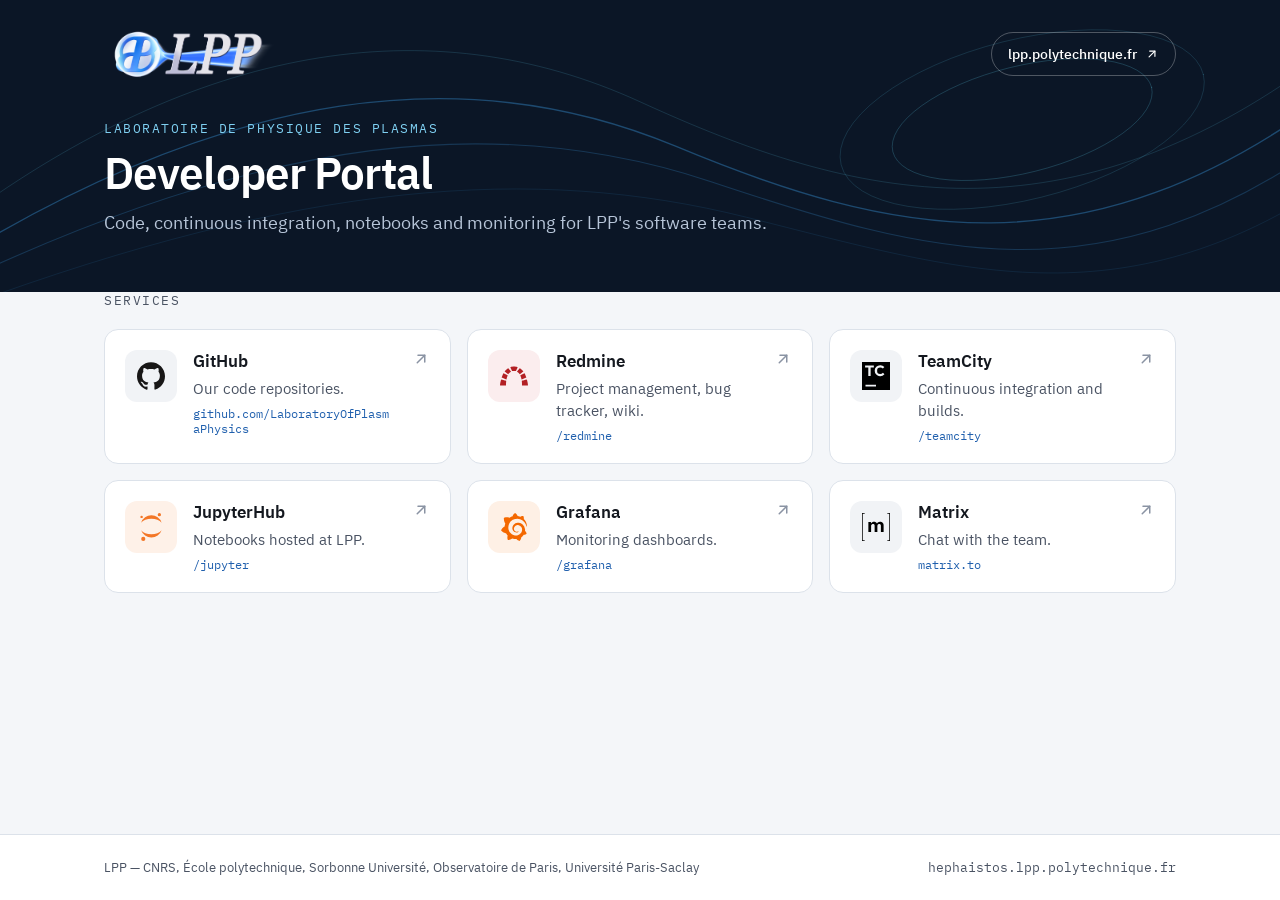
==== site/index.html @ a03b1b99 "Rewrite the developer portal Replaces the 2017 Bootstrap 3 page with one static page in the same pla" ====
<!doctype html>
<html lang="en">
<head>
<meta charset="utf-8">
<meta name="viewport" content="width=device-width, initial-scale=1">
<title>LPP Developer Portal</title>
<meta name="description" content="Developer services of the Laboratoire de Physique des Plasmas: code, continuous integration, notebooks and monitoring.">
<link rel="stylesheet" href="style.css">
</head>
<body>
<!--
  Served by Apache with mod_include (Options +Includes, see README.md).
  Visitors from these networks also get partials/internal-*.html; nobody else
  receives them. Without mod_include nothing is included: it fails closed.
  Edit this one line to change who counts as internal.
-->
<!--#if expr="-R '129.104.0.0/16' || -R '134.157.77.0/24'" --><!--#set var="LPP_INTERNAL" value="1" --><!--#endif -->
<header class="hero">
  <svg class="field" aria-hidden="true" viewBox="0 0 1440 360" preserveAspectRatio="xMidYMid slice" fill="none" stroke-linecap="round">
    <path d="M-40 300 C 260 120, 520 80, 760 180 S 1220 330, 1500 120" stroke="#3FA9F5" stroke-opacity="0.35" stroke-width="1.5"/>
    <path d="M-40 330 C 300 170, 560 140, 800 220 S 1240 360, 1500 170" stroke="#3FA9F5" stroke-opacity="0.22" stroke-width="1.2"/>
    <path d="M-40 260 C 220 70, 480 20, 720 130 S 1200 300, 1500 70" stroke="#5FD3F0" stroke-opacity="0.18" stroke-width="1"/>
    <path d="M-40 360 C 340 220, 600 200, 840 260 S 1260 380, 1500 220" stroke="#3FA9F5" stroke-opacity="0.12" stroke-width="1"/>
    <ellipse cx="1150" cy="150" rx="210" ry="90" stroke="#5FD3F0" stroke-opacity="0.16" stroke-width="1" transform="rotate(-14 1150 150)"/>
    <ellipse cx="1150" cy="150" rx="150" ry="60" stroke="#5FD3F0" stroke-opacity="0.22" stroke-width="1" transform="rotate(-14 1150 150)"/>
  </svg>
  <div class="wrap">
    <div class="topbar">
      <img src="img/logo-lpp.png" alt="LPP — Laboratoire de Physique des Plasmas">
      <a class="pill-link" href="https://www.lpp.polytechnique.fr">lpp.polytechnique.fr
        <svg width="14" height="14" viewBox="0 0 24 24" fill="none" stroke="currentColor" stroke-width="2" stroke-linecap="round" stroke-linejoin="round" aria-hidden="true"><path d="M7 17L17 7"/><path d="M8 7h9v9"/></svg>
      </a>
    </div>
    <div class="intro">
      <span class="label">Laboratoire de Physique des Plasmas</span>
      <h1>Developer Portal</h1>
      <p>Code, continuous integration, notebooks and monitoring for LPP's software teams.</p>
<!--#if expr="v('LPP_INTERNAL') == '1'" --><!--#include virtual="partials/internal-banner.html" --><!--#endif -->
    </div>
  </div>
</header>

<main class="wrap">
  <section>
    <span class="label">Services</span>
    <div class="cards">
      <a class="card" href="https://github.com/LaboratoryOfPlasmaPhysics">
        <span class="logo"><img src="img/github.svg" alt=""></span>
        <span class="text"><span class="name">GitHub</span><span class="desc">Our code repositories.</span><span class="addr">github.com/LaboratoryOfPlasmaPhysics</span></span>
        <svg class="go" width="18" height="18" viewBox="0 0 24 24" fill="none" stroke="currentColor" stroke-width="2" stroke-linecap="round" stroke-linejoin="round" aria-hidden="true"><path d="M7 17L17 7"/><path d="M8 7h9v9"/></svg>
      </a>
      <a class="card" href="/redmine" style="--tint: #FBEDEE">
        <span class="logo"><img src="img/redmine.svg" alt=""></span>
        <span class="text"><span class="name">Redmine</span><span class="desc">Project management, bug tracker, wiki.</span><span class="addr">/redmine</span></span>
        <svg class="go" width="18" height="18" viewBox="0 0 24 24" fill="none" stroke="currentColor" stroke-width="2" stroke-linecap="round" stroke-linejoin="round" aria-hidden="true"><path d="M7 17L17 7"/><path d="M8 7h9v9"/></svg>
      </a>
      <a class="card" href="/teamcity/">
        <span class="logo"><img src="img/teamcity.svg" alt=""></span>
        <span class="text"><span class="name">TeamCity</span><span class="desc">Continuous integration and builds.</span><span class="addr">/teamcity</span></span>
        <svg class="go" width="18" height="18" viewBox="0 0 24 24" fill="none" stroke="currentColor" stroke-width="2" stroke-linecap="round" stroke-linejoin="round" aria-hidden="true"><path d="M7 17L17 7"/><path d="M8 7h9v9"/></svg>
      </a>
      <a class="card" href="/jupyter" style="--tint: #FEF1E8">
        <span class="logo"><img src="img/jupyter.svg" alt=""></span>
        <span class="text"><span class="name">JupyterHub</span><span class="desc">Notebooks hosted at LPP.</span><span class="addr">/jupyter</span></span>
        <svg class="go" width="18" height="18" viewBox="0 0 24 24" fill="none" stroke="currentColor" stroke-width="2" stroke-linecap="round" stroke-linejoin="round" aria-hidden="true"><path d="M7 17L17 7"/><path d="M8 7h9v9"/></svg>
      </a>
      <a class="card" href="/grafana" style="--tint: #FEF0E5">
        <span class="logo"><img src="img/grafana.svg" alt=""></span>
        <span class="text"><span class="name">Grafana</span><span class="desc">Monitoring dashboards.</span><span class="addr">/grafana</span></span>
        <svg class="go" width="18" height="18" viewBox="0 0 24 24" fill="none" stroke="currentColor" stroke-width="2" stroke-linecap="round" stroke-linejoin="round" aria-hidden="true"><path d="M7 17L17 7"/><path d="M8 7h9v9"/></svg>
      </a>
      <a class="card" href="https://matrix.to/#/!aMGyiNNXheOhQByCcN:matrix.org?via=matrix.org">
        <span class="logo"><img src="img/matrix.svg" alt=""></span>
        <span class="text"><span class="name">Matrix</span><span class="desc">Chat with the team.</span><span class="addr">matrix.to</span></span>
        <svg class="go" width="18" height="18" viewBox="0 0 24 24" fill="none" stroke="currentColor" stroke-width="2" stroke-linecap="round" stroke-linejoin="round" aria-hidden="true"><path d="M7 17L17 7"/><path d="M8 7h9v9"/></svg>
      </a>
    </div>
  </section>
<!--#if expr="v('LPP_INTERNAL') == '1'" --><!--#include virtual="partials/internal-services.html" --><!--#endif -->
</main>

<footer>
  <div class="wrap">
    <span>LPP — CNRS, École polytechnique, Sorbonne Université, Observatoire de Paris, Université Paris-Saclay</span>
    <span class="host">hephaistos.lpp.polytechnique.fr</span>
  </div>
</footer>
</body>
</html>
---- site/style.css ----
@font-face { font-family: "IBM Plex Sans"; font-weight: 400; font-display: swap; src: url(fonts/ibm-plex-sans-400.woff2) format("woff2"); }
@font-face { font-family: "IBM Plex Sans"; font-weight: 500; font-display: swap; src: url(fonts/ibm-plex-sans-500.woff2) format("woff2"); }
@font-face { font-family: "IBM Plex Sans"; font-weight: 600; font-display: swap; src: url(fonts/ibm-plex-sans-600.woff2) format("woff2"); }
@font-face { font-family: "IBM Plex Sans"; font-weight: 700; font-display: swap; src: url(fonts/ibm-plex-sans-700.woff2) format("woff2"); }
@font-face { font-family: "IBM Plex Mono"; font-weight: 400; font-display: swap; src: url(fonts/ibm-plex-mono-400.woff2) format("woff2"); }
@font-face { font-family: "IBM Plex Mono"; font-weight: 500; font-display: swap; src: url(fonts/ibm-plex-mono-500.woff2) format("woff2"); }

:root {
  --ink: #14181F;
  --muted: #4A5363;
  --ground: #F4F6F9;
  --line: #DCE2EA;
  --link: #1F5FAD;
  --night: #0B1626;
  --night-text: #B7C5D8;
  --cyan: #7FD0F2;
  --sans: "IBM Plex Sans", system-ui, sans-serif;
  --mono: "IBM Plex Mono", ui-monospace, monospace;
}

* { box-sizing: border-box; }
body { margin: 0; min-height: 100vh; display: flex; flex-direction: column; background: var(--ground); color: var(--ink); font-family: var(--sans); }
a { color: var(--link); }
a:hover { color: #174A87; }
.wrap { width: 100%; max-width: 1120px; margin: 0 auto; padding: 0 24px; }
.label { font-family: var(--mono); font-size: 13px; letter-spacing: .12em; text-transform: uppercase; color: var(--muted); }

.hero { position: relative; overflow: hidden; background: var(--night); color: #FFFFFF; }
.hero .field { position: absolute; inset: 0; width: 100%; height: 100%; }
.hero .wrap { position: relative; padding-top: 28px; padding-bottom: 56px; display: flex; flex-direction: column; gap: 40px; }
.topbar { display: flex; flex-wrap: wrap; align-items: center; justify-content: space-between; gap: 16px; }
.topbar img { height: 52px; width: auto; display: block; }
.pill-link { display: inline-flex; align-items: center; gap: 8px; min-height: 44px; padding: 0 16px; border: 1px solid rgba(255,255,255,.28); border-radius: 999px; color: #FFFFFF; font-size: 14px; font-weight: 500; text-decoration: none; }
.pill-link:hover { color: #FFFFFF; border-color: rgba(255,255,255,.6); }
.intro { display: flex; flex-direction: column; gap: 12px; max-width: 680px; }
.intro .label { color: var(--cyan); }
.intro h1 { margin: 0; font-size: 44px; line-height: 1.1; font-weight: 600; letter-spacing: -0.02em; }
.intro p { margin: 0; font-size: 18px; line-height: 1.5; color: var(--night-text); }
.network { align-self: flex-start; display: inline-flex; align-items: center; gap: 8px; margin-top: 8px; padding: 8px 14px; border-radius: 999px; background: rgba(95,211,240,.14); border: 1px solid rgba(95,211,240,.40); color: #CFF1FB; font-size: 14px; }

main { flex: 1; padding-top: 48px; padding-bottom: 72px; display: flex; flex-direction: column; gap: 48px; }
section { display: flex; flex-direction: column; gap: 20px; }
.section-head { display: flex; flex-wrap: wrap; align-items: baseline; gap: 12px; }
.section-head span:last-child { font-size: 14px; color: var(--muted); }
.cards { display: grid; grid-template-columns: repeat(auto-fill, minmax(min(320px, 100%), 1fr)); gap: 16px; }

.card { display: flex; align-items: flex-start; gap: 16px; padding: 20px; background: #FFFFFF; border: 1px solid var(--line); border-radius: 14px; text-decoration: none; color: var(--ink); transition: border-color .15s ease, box-shadow .15s ease, transform .15s ease; }
.card:hover { color: var(--ink); border-color: #8FB0DA; box-shadow: 0 8px 24px rgba(15,35,70,.10); transform: translateY(-2px); }
.card:focus-visible { outline: 3px solid #3B82F6; outline-offset: 2px; }
.card .logo { flex: none; width: 52px; height: 52px; border-radius: 12px; background: var(--tint, #F1F3F6); display: flex; align-items: center; justify-content: center; }
.card .logo img { width: 28px; height: 28px; }
.card .text { flex: 1; min-width: 0; display: flex; flex-direction: column; gap: 6px; }
.card .name { font-size: 17px; font-weight: 600; }
.card .desc { font-size: 15px; line-height: 1.45; color: var(--muted); }
.card .addr { font-family: var(--mono); font-size: 12px; color: var(--link); overflow-wrap: anywhere; }
.card .go { flex: none; color: #8A93A3; }

.deprecated { display: flex; flex-wrap: wrap; align-items: center; gap: 24px; padding: 28px; background: #FFF4E0; border: 2px solid #B45309; border-radius: 14px; color: #5C2C00; }
.deprecated .logo { flex: none; width: 64px; height: 64px; border-radius: 14px; background: #FFFFFF; border: 1px solid #F0C98A; display: flex; align-items: center; justify-content: center; }
.deprecated .logo img { width: 36px; height: 40px; object-fit: contain; filter: grayscale(.6); }
.deprecated .text { flex: 999 1 420px; min-width: 0; display: flex; flex-direction: column; gap: 8px; }
.deprecated .title { display: flex; flex-wrap: wrap; align-items: center; gap: 12px; }
.deprecated .badge { display: inline-flex; align-items: center; gap: 6px; padding: 4px 10px; border-radius: 6px; background: #B45309; color: #FFFFFF; font-size: 13px; font-weight: 700; letter-spacing: .08em; }
.deprecated h2 { margin: 0; font-size: 22px; font-weight: 700; }
.deprecated p { margin: 0; font-size: 16px; line-height: 1.5; }
.deprecated .actions { flex: 1 1 260px; display: flex; flex-wrap: wrap; gap: 12px; justify-content: flex-end; }
.button { display: inline-flex; align-items: center; gap: 8px; min-height: 44px; padding: 0 16px; border-radius: 10px; font-weight: 500; text-decoration: none; }
.button.secondary { border: 1px solid #B45309; background: #FFFFFF; color: #7A3A00; }
.button.secondary:hover { color: #5C2C00; background: #FFFAF2; }
.button.primary { background: var(--link); color: #FFFFFF; }
.button.primary:hover { background: #174A87; color: #FFFFFF; }

footer { background: #FFFFFF; border-top: 1px solid var(--line); }
footer .wrap { padding-top: 24px; padding-bottom: 24px; display: flex; flex-wrap: wrap; justify-content: space-between; gap: 12px; font-size: 13px; color: var(--muted); }
footer .host { font-family: var(--mono); }

@media (max-width: 600px) {
  .intro h1 { font-size: 34px; }
  .intro p { font-size: 16px; }
}
@media (prefers-reduced-motion: reduce) {
  .card { transition: none; }
  .card:hover { transform: none; }
}
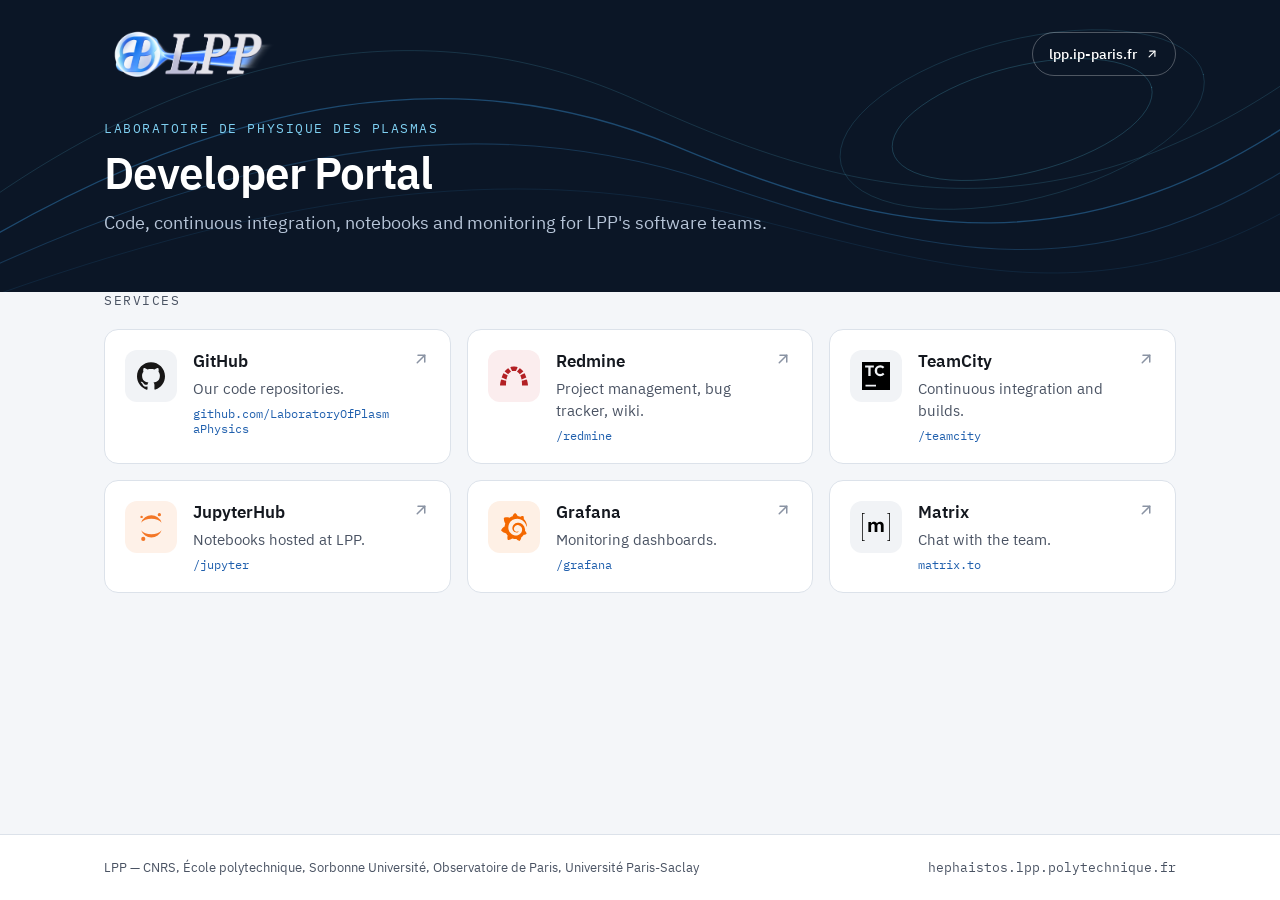
==== commit 9aba5edb: "Header: link the official website lpp.ip-paris.fr Co-Authored-By: Claude Opus 5.5 <noreply@anthropic" ====
--- a/site/index.html
+++ b/site/index.html
@@ -27,7 +27,7 @@
   <div class="wrap">
     <div class="topbar">
       <img src="img/logo-lpp.png" alt="LPP — Laboratoire de Physique des Plasmas">
-      <a class="pill-link" href="https://www.lpp.polytechnique.fr">lpp.polytechnique.fr
+      <a class="pill-link" href="https://lpp.ip-paris.fr/">lpp.ip-paris.fr
         <svg width="14" height="14" viewBox="0 0 24 24" fill="none" stroke="currentColor" stroke-width="2" stroke-linecap="round" stroke-linejoin="round" aria-hidden="true"><path d="M7 17L17 7"/><path d="M8 7h9v9"/></svg>
       </a>
     </div>
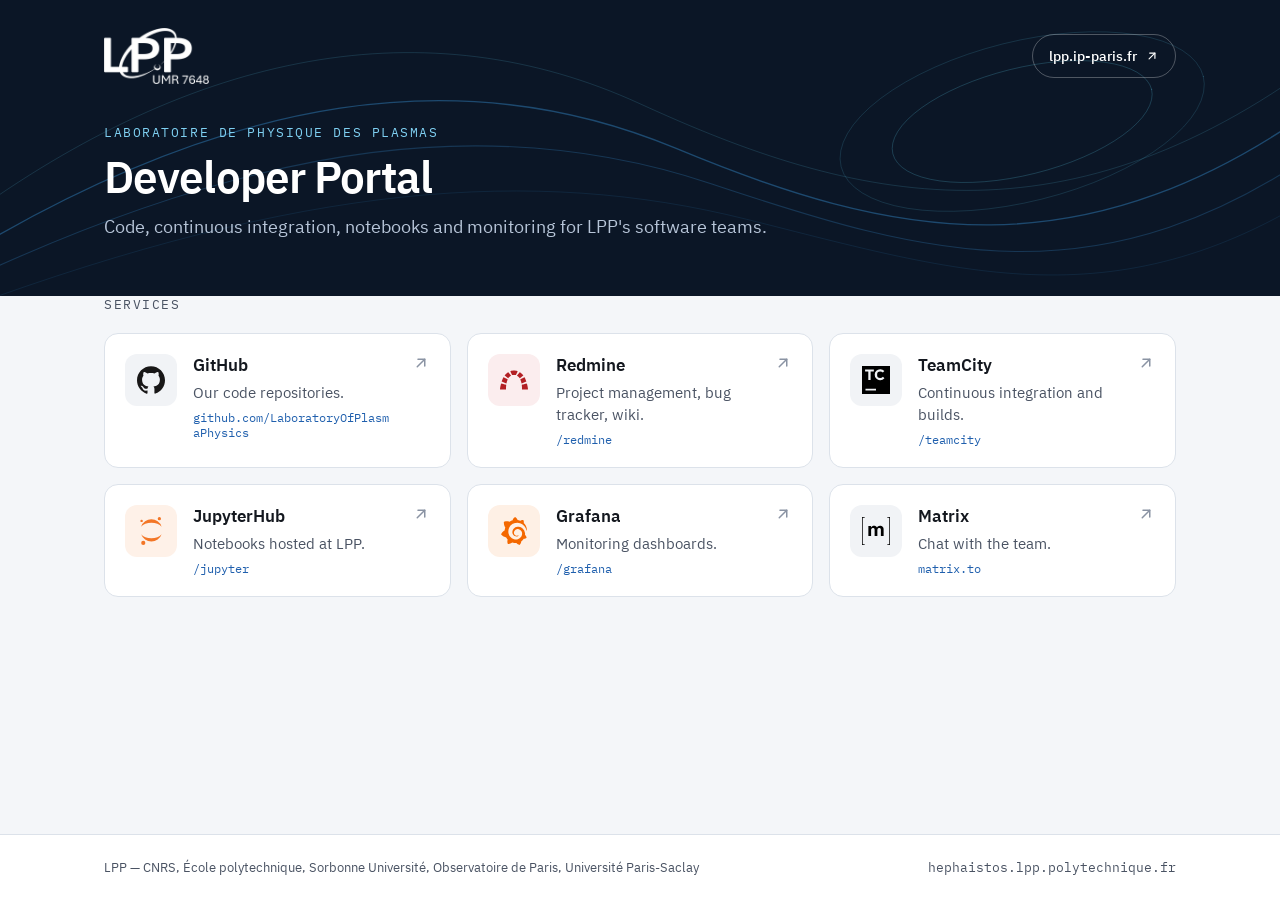
==== commit df269948: "Current LPP logo and favicon Logo_LPP_Site.png and FaviconLPP.png from lpp.ip-paris.fr. Both ship on" ====
--- a/site/index.html
+++ b/site/index.html
@@ -5,6 +5,7 @@
 <meta name="viewport" content="width=device-width, initial-scale=1">
 <title>LPP Developer Portal</title>
 <meta name="description" content="Developer services of the Laboratoire de Physique des Plasmas: code, continuous integration, notebooks and monitoring.">
+<link rel="icon" type="image/png" href="img/favicon.png">
 <link rel="stylesheet" href="style.css">
 </head>
 <body>
@@ -26,7 +27,7 @@
   </svg>
   <div class="wrap">
     <div class="topbar">
-      <img src="img/logo-lpp.png" alt="LPP — Laboratoire de Physique des Plasmas">
+      <img src="img/logo-lpp-white.png" alt="LPP — Laboratoire de Physique des Plasmas, UMR 7648">
       <a class="pill-link" href="https://lpp.ip-paris.fr/">lpp.ip-paris.fr
         <svg width="14" height="14" viewBox="0 0 24 24" fill="none" stroke="currentColor" stroke-width="2" stroke-linecap="round" stroke-linejoin="round" aria-hidden="true"><path d="M7 17L17 7"/><path d="M8 7h9v9"/></svg>
       </a>
--- a/site/style.css
+++ b/site/style.css
@@ -29,7 +29,7 @@
 .hero .field { position: absolute; inset: 0; width: 100%; height: 100%; }
 .hero .wrap { position: relative; padding-top: 28px; padding-bottom: 56px; display: flex; flex-direction: column; gap: 40px; }
 .topbar { display: flex; flex-wrap: wrap; align-items: center; justify-content: space-between; gap: 16px; }
-.topbar img { height: 52px; width: auto; display: block; }
+.topbar img { height: 56px; width: auto; display: block; }
 .pill-link { display: inline-flex; align-items: center; gap: 8px; min-height: 44px; padding: 0 16px; border: 1px solid rgba(255,255,255,.28); border-radius: 999px; color: #FFFFFF; font-size: 14px; font-weight: 500; text-decoration: none; }
 .pill-link:hover { color: #FFFFFF; border-color: rgba(255,255,255,.6); }
 .intro { display: flex; flex-direction: column; gap: 12px; max-width: 680px; }
